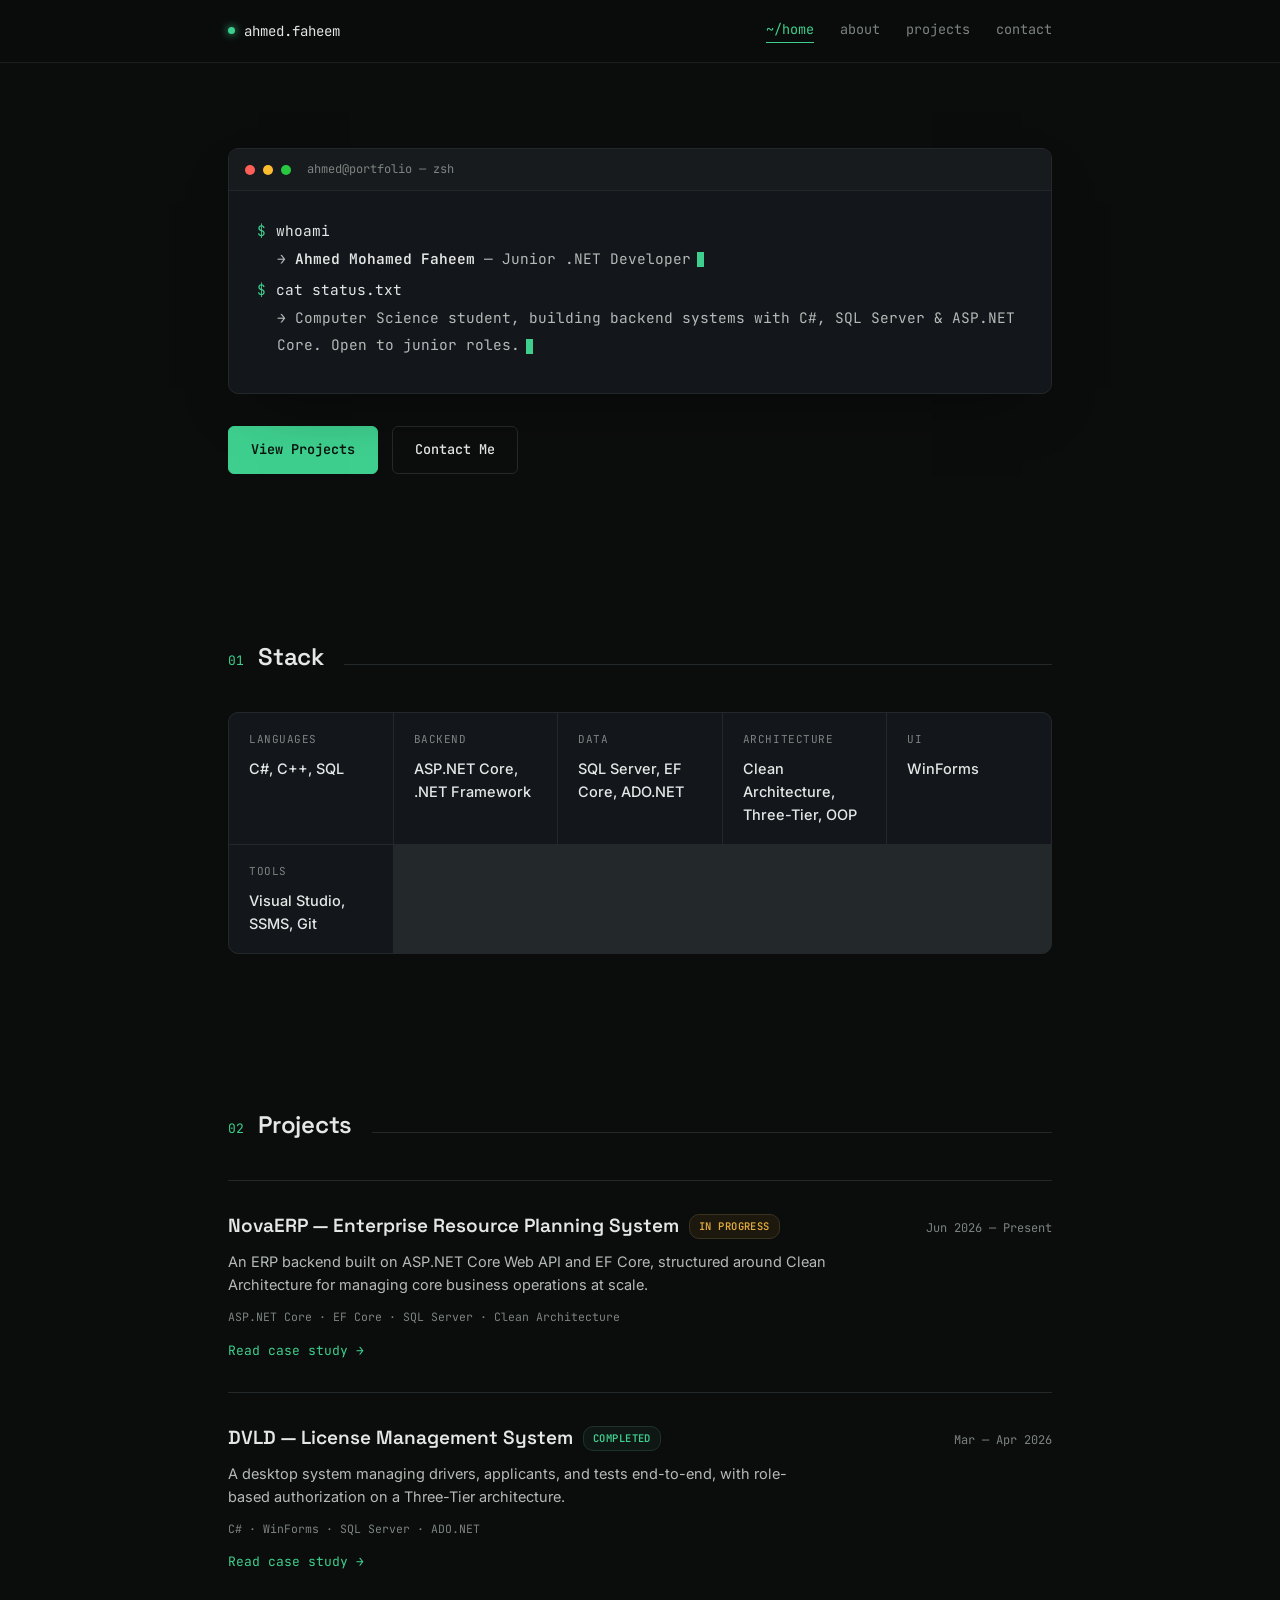
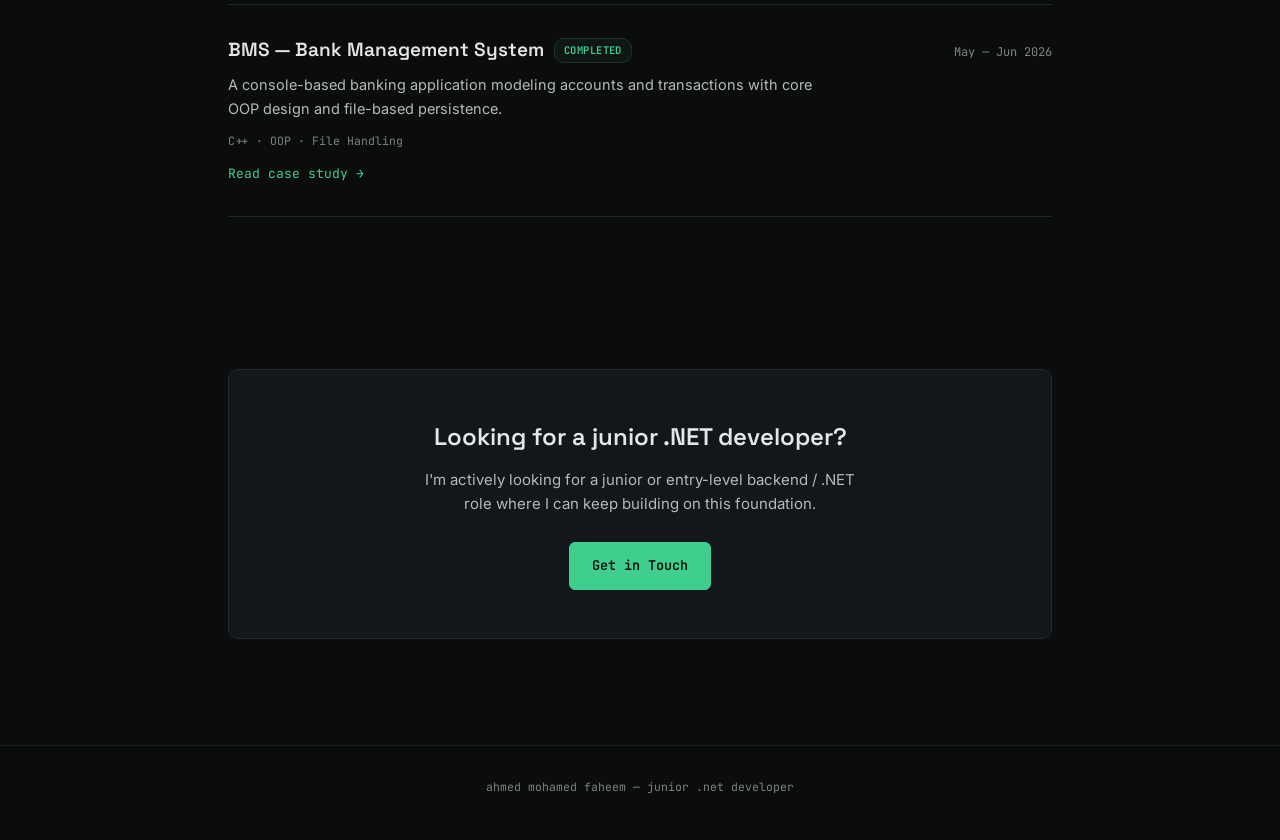
==== index.html @ 4e52b05b "Add files via upload" ====
<!DOCTYPE html>
<html lang="en">
<head>
<meta charset="UTF-8">
<meta name="viewport" content="width=device-width, initial-scale=1.0">
<title>Ahmed Mohamed Faheem — .NET Developer</title>
<link rel="stylesheet" href="styles.css">
<link rel="preconnect" href="https://fonts.googleapis.com">
<link href="https://fonts.googleapis.com/css2?family=Space+Grotesk:wght@500;600;700&family=Inter:wght@400;500;600;700&family=JetBrains+Mono:wght@400;500;600&display=swap" rel="stylesheet">
</head>
<body>

<nav class="nav">
  <div class="wrap">
    <a href="index.html" class="nav-mark"><span class="dot"></span>ahmed.faheem</a>
    <div class="nav-links">
      <a href="index.html" class="active">~/home</a>
      <a href="about.html">about</a>
      <a href="index.html#projects">projects</a>
      <a href="contact.html">contact</a>
    </div>
  </div>
</nav>

<header class="hero">
  <div class="wrap">
    <div class="term reveal">
      <div class="term-bar">
        <span class="term-dot r"></span><span class="term-dot y"></span><span class="term-dot g"></span>
        <span class="term-title">ahmed@portfolio — zsh</span>
      </div>
      <div class="term-body" data-typed='[
        {"type":"cmd","text":"whoami"},
        {"type":"static","html":"<div class=\"term-out\">→ <b>Ahmed Mohamed Faheem</b> — Junior .NET Developer<span class=\"cursor\"></span></div>"},
        {"type":"cmd","text":"cat status.txt"},
        {"type":"static","html":"<div class=\"term-out\">→ Computer Science student, building backend systems with C#, SQL Server &amp; ASP.NET Core. Open to junior roles.<span class=\"cursor\"></span></div>"}
      ]'></div>
    </div>
    <div class="hero-actions">
      <a class="btn btn-solid" href="#projects">View Projects</a>
      <a class="btn btn-line" href="contact.html">Contact Me</a>
    </div>
  </div>
</header>

<section id="skills">
  <div class="wrap">
    <div class="section-head reveal">
      <span class="section-num">01</span>
      <span class="section-title">Stack</span>
      <span class="section-rule"></span>
    </div>
    <div class="skills-grid reveal">
      <div class="skill-cell"><div class="skill-cell-label">Languages</div><div class="skill-cell-value">C#, C++, SQL</div></div>
      <div class="skill-cell"><div class="skill-cell-label">Backend</div><div class="skill-cell-value">ASP.NET Core, .NET Framework</div></div>
      <div class="skill-cell"><div class="skill-cell-label">Data</div><div class="skill-cell-value">SQL Server, EF Core, ADO.NET</div></div>
      <div class="skill-cell"><div class="skill-cell-label">Architecture</div><div class="skill-cell-value">Clean Architecture, Three-Tier, OOP</div></div>
      <div class="skill-cell"><div class="skill-cell-label">UI</div><div class="skill-cell-value">WinForms</div></div>
      <div class="skill-cell"><div class="skill-cell-label">Tools</div><div class="skill-cell-value">Visual Studio, SSMS, Git</div></div>
    </div>
  </div>
</section>

<section id="projects">
  <div class="wrap">
    <div class="section-head reveal">
      <span class="section-num">02</span>
      <span class="section-title">Projects</span>
      <span class="section-rule"></span>
    </div>

    <div class="work-list reveal">
      <div class="work-row">
        <div class="work-row-top">
          <div class="work-row-title">
            <a href="project-novaerp.html">NovaERP — Enterprise Resource Planning System</a>
            <span class="status-tag status-progress">In Progress</span>
          </div>
          <div class="work-row-date">Jun 2026 — Present</div>
        </div>
        <p class="work-row-desc">An ERP backend built on ASP.NET Core Web API and EF Core, structured around Clean Architecture for managing core business operations at scale.</p>
        <div class="work-row-tags"><span>ASP.NET Core</span><span>EF Core</span><span>SQL Server</span><span>Clean Architecture</span></div>
        <a class="work-row-link" href="project-novaerp.html">Read case study →</a>
      </div>

      <div class="work-row">
        <div class="work-row-top">
          <div class="work-row-title">
            <a href="project-dvld.html">DVLD — License Management System</a>
            <span class="status-tag status-done">Completed</span>
          </div>
          <div class="work-row-date">Mar — Apr 2026</div>
        </div>
        <p class="work-row-desc">A desktop system managing drivers, applicants, and tests end-to-end, with role-based authorization on a Three-Tier architecture.</p>
        <div class="work-row-tags"><span>C#</span><span>WinForms</span><span>SQL Server</span><span>ADO.NET</span></div>
        <a class="work-row-link" href="project-dvld.html">Read case study →</a>
      </div>

      <div class="work-row">
        <div class="work-row-top">
          <div class="work-row-title">
            <a href="project-bms.html">BMS — Bank Management System</a>
            <span class="status-tag status-done">Completed</span>
          </div>
          <div class="work-row-date">May — Jun 2026</div>
        </div>
        <p class="work-row-desc">A console-based banking application modeling accounts and transactions with core OOP design and file-based persistence.</p>
        <div class="work-row-tags"><span>C++</span><span>OOP</span><span>File Handling</span></div>
        <a class="work-row-link" href="project-bms.html">Read case study →</a>
      </div>
    </div>
  </div>
</section>

<section>
  <div class="wrap">
    <div class="cta-band reveal">
      <h2>Looking for a junior .NET developer?</h2>
      <p>I'm actively looking for a junior or entry-level backend / .NET role where I can keep building on this foundation.</p>
      <a class="btn btn-solid" href="contact.html">Get in Touch</a>
    </div>
  </div>
</section>

<footer>
  ahmed mohamed faheem — junior .net developer
</footer>

<script src="script.js"></script>
</body>
</html>
---- styles.css ----
:root{
  --bg:#0B0D0C;
  --surface:#13161A;
  --surface-2:#171B1E;
  --border:#23282A;
  --border-soft:#1A1E20;
  --text:#E4E7E5;
  --text-soft:#B4BAB7;
  --muted:#7C8480;
  --accent:#3ECF8E;
  --accent-dim:#2A9D6C;
  --accent-wash:rgba(62,207,142,0.08);
  --mono:'JetBrains Mono','SF Mono','Courier New',monospace;
  --display:'Space Grotesk',-apple-system,'Segoe UI',sans-serif;
  --sans:'Inter',-apple-system,'Segoe UI',sans-serif;
}

*{margin:0;padding:0;box-sizing:border-box;}
html{scroll-behavior:smooth;}
body{
  background:var(--bg);
  color:var(--text);
  font-family:var(--sans);
  line-height:1.6;
  font-size:16px;
  -webkit-font-smoothing:antialiased;
}
a{color:inherit;text-decoration:none;}
::selection{background:rgba(62,207,142,0.25); color:#fff;}
a:focus-visible, button:focus-visible{ outline:2px solid var(--accent); outline-offset:3px; border-radius:2px; }
@media (prefers-reduced-motion: reduce){ *{animation-duration:0.01ms !important; transition-duration:0.01ms !important;} }
img{max-width:100%;display:block;}

.wrap{max-width:880px; margin:0 auto; padding:0 28px;}
.wrap-narrow{max-width:680px; margin:0 auto; padding:0 28px;}

/* ---------- NAV ---------- */
.nav{
  position:fixed; top:0; left:0; right:0; z-index:50;
  background:rgba(11,13,12,0.85);
  backdrop-filter:blur(10px);
  border-bottom:1px solid var(--border-soft);
  transition:border-color .25s;
}
.nav.scrolled{ border-bottom-color:var(--border); }
.nav .wrap{ display:flex; align-items:center; justify-content:space-between; height:62px; gap:12px; max-width:880px; }
.nav-mark{ font-family:var(--mono); font-size:14px; color:var(--text); flex-shrink:0; display:flex; align-items:center; gap:9px; }
.nav-mark .dot{ width:7px; height:7px; border-radius:50%; background:var(--accent); box-shadow:0 0 8px var(--accent); flex-shrink:0; }
.nav-links{ display:flex; gap:26px; font-size:13.5px; font-family:var(--mono); overflow-x:auto; -ms-overflow-style:none; scrollbar-width:none; min-width:0; }
.nav-links::-webkit-scrollbar{ display:none; }
.nav-links a{ color:var(--muted); transition:color .15s; white-space:nowrap; flex-shrink:0; position:relative; padding-bottom:3px; }
.nav-links a:hover{color:var(--text);}
.nav-links a.active{ color:var(--accent); }
.nav-links a.active::after{ content:''; position:absolute; left:0; right:0; bottom:0; height:1px; background:var(--accent); }
@media (max-width:480px){
  .nav .wrap{ padding:0 18px; }
  .nav-links{ gap:16px; font-size:12.5px; mask-image:linear-gradient(to right, black 88%, transparent 100%); }
}

/* ---------- HERO / TERMINAL ---------- */
.hero{ padding:148px 0 88px; }
.term{
  background:var(--surface); border:1px solid var(--border); border-radius:10px;
  overflow:hidden; box-shadow:0 24px 60px -30px rgba(0,0,0,0.6);
}
.term-bar{
  display:flex; align-items:center; gap:8px; padding:11px 16px;
  border-bottom:1px solid var(--border); background:var(--surface-2);
}
.term-dot{ width:10px; height:10px; border-radius:50%; }
.term-dot.r{ background:#FF5F57; } .term-dot.y{ background:#FEBC2E; } .term-dot.g{ background:#28C840; }
.term-title{ margin-left:8px; font-family:var(--mono); font-size:12px; color:var(--muted); }
.term-body{ padding:26px 28px 30px; font-family:var(--mono); font-size:14.5px; line-height:1.9; }
.term-line{ display:flex; gap:10px; flex-wrap:wrap; }
.term-prompt{ color:var(--accent); flex-shrink:0; }
.term-cmd{ color:var(--text); }
.term-out{ color:var(--text-soft); padding-left:20px; margin-bottom:4px; }
.term-out b{ color:var(--text); font-weight:600; }
.term-list{ padding-left:20px; color:var(--text-soft); }
.term-list span{ color:var(--accent); }
.cursor{
  display:inline-block; width:7px; height:15px; background:var(--accent);
  margin-left:6px; vertical-align:middle; animation:blink 1.1s step-end infinite;
}
@keyframes blink{ 50%{ opacity:0; } }

.hero-actions{ display:flex; gap:14px; margin-top:32px; flex-wrap:wrap; }

/* ---------- BUTTONS ---------- */
.btn{
  font-family:var(--mono); font-size:13.5px; font-weight:500; padding:12px 22px; border-radius:6px;
  transition:border-color .15s, background .15s, color .15s, transform .15s;
  display:inline-flex; align-items:center; gap:8px; cursor:pointer;
}
.btn:active{ transform:scale(0.97); }
.btn-solid{ background:var(--accent); color:#08130D; border:1px solid var(--accent); font-weight:600; }
.btn-solid:hover{ background:var(--accent-dim); border-color:var(--accent-dim); }
.btn-line{ border:1px solid var(--border); color:var(--text); }
.btn-line:hover{ border-color:var(--accent); color:var(--accent); }

/* ---------- SECTION SHELL ---------- */
section{padding:76px 0;}
.section-head{ margin-bottom:36px; display:flex; align-items:baseline; gap:14px; }
.section-num{ font-family:var(--mono); font-size:13px; color:var(--accent); }
.section-title{ font-family:var(--display); font-size:24px; font-weight:600; letter-spacing:-0.01em; }
.section-rule{ flex:1; height:1px; background:var(--border); margin-left:6px; }

/* ---------- ABOUT / INTRO TEXT ---------- */
.intro-text{ color:var(--text-soft); font-size:16px; max-width:640px; }
.intro-text b{ color:var(--text); font-weight:600; }

/* ---------- SKILLS ---------- */
.skills-grid{ display:grid; grid-template-columns:repeat(auto-fit, minmax(160px,1fr)); gap:1px; border:1px solid var(--border); background:var(--border); border-radius:10px; overflow:hidden; }
.skill-cell{ background:var(--surface); padding:18px 20px; transition:background .15s; }
.skill-cell:hover{ background:var(--surface-2); }
.skill-cell-label{ font-family:var(--mono); font-size:11px; color:var(--muted); text-transform:uppercase; letter-spacing:0.05em; margin-bottom:8px; }
.skill-cell-value{ font-size:14.5px; color:var(--text); font-weight:500; }

/* ---------- PROJECT LIST (senior dense rows) ---------- */
.work-list{ border-top:1px solid var(--border); }
.work-row{
  display:block; padding:30px 0; border-bottom:1px solid var(--border);
  transition:background .15s; position:relative;
}
.work-row-top{ display:flex; align-items:baseline; justify-content:space-between; gap:16px; margin-bottom:8px; flex-wrap:wrap; }
.work-row-title{ font-family:var(--display); font-size:19px; font-weight:600; display:flex; align-items:center; gap:10px; }
.work-row-title a{ transition:color .15s; }
.work-row-title a:hover{ color:var(--accent); }
.work-row-date{ font-family:var(--mono); font-size:12px; color:var(--muted); white-space:nowrap; }
.work-row-desc{ color:var(--text-soft); font-size:14.5px; margin-bottom:12px; max-width:600px; }
.work-row-tags{ font-family:var(--mono); font-size:11.5px; color:var(--muted); margin-bottom:10px; }
.work-row-tags span:not(:last-child)::after{ content:' · '; }
.work-row-link{
  font-family:var(--mono); font-size:13px; color:var(--accent); display:inline-flex; align-items:center; gap:6px;
  transition:gap .15s;
}
.work-row-link:hover{ gap:10px; }
.status-tag{
  font-family:var(--mono); font-size:10.5px; font-weight:600; padding:3px 9px; border-radius:10px;
  text-transform:uppercase; letter-spacing:0.04em; border:1px solid;
}
.status-progress{ color:#E0AA3E; border-color:#3A331E; background:#1C180E; }
.status-done{ color:var(--accent); border-color:#1E3327; background:#0E1714; }

/* ---------- PROJECT DETAIL PAGE ---------- */
.detail-head{ padding:140px 0 0; }
.back-link{
  font-family:var(--mono); font-size:13px; color:var(--muted);
  display:inline-flex; align-items:center; gap:6px; margin-bottom:26px;
  transition:color .15s;
}
.back-link:hover{color:var(--accent);}
.detail-title-row{ display:flex; align-items:flex-start; gap:14px; flex-wrap:wrap; margin-bottom:14px; }
.detail-title{ font-family:var(--display); font-size:clamp(28px,4.4vw,40px); font-weight:600; letter-spacing:-0.015em; line-height:1.15; }
.detail-sub{ color:var(--text-soft); font-size:16px; max-width:600px; margin-bottom:0; }

.meta-strip{
  display:flex; gap:36px; flex-wrap:wrap; padding:28px 0 0; margin-top:32px;
  border-top:1px solid var(--border);
}
.meta-item span:first-child{ display:block; font-family:var(--mono); font-size:11px; color:var(--muted); text-transform:uppercase; letter-spacing:0.05em; margin-bottom:6px; }
.meta-item span:last-child{ font-size:14px; color:var(--text); font-weight:500; }
.meta-item a{ color:var(--accent); }
.meta-item a:hover{ text-decoration:underline; }

.detail-block{ margin-bottom:52px; }
.detail-block h2{ font-family:var(--display); font-size:19px; font-weight:600; margin-bottom:14px; color:var(--text); }
.detail-block p{ color:var(--text-soft); font-size:15.5px; margin-bottom:13px; max-width:640px; }
.detail-block p b{ color:var(--text); font-weight:600; }

.schema-grid{ display:grid; grid-template-columns:repeat(auto-fit, minmax(160px,1fr)); gap:1px; margin:22px 0; border:1px solid var(--border); background:var(--border); border-radius:8px; overflow:hidden; }
.schema-table{ background:var(--surface); font-family:var(--mono); font-size:12px; }
.schema-table-head{ padding:9px 13px; font-weight:600; color:var(--accent); border-bottom:1px solid var(--border); background:var(--surface-2); }
.schema-table-row{ padding:7px 13px; border-bottom:1px solid var(--border-soft); color:var(--text-soft); display:flex; justify-content:space-between; gap:8px; }
.schema-table-row:last-child{ border-bottom:none; }
.schema-table-row em{ color:var(--muted); font-style:normal; font-size:11px; }

.code-block{
  background:var(--surface); border:1px solid var(--border); color:var(--text-soft); padding:20px 22px; border-radius:8px;
  font-family:var(--mono); font-size:12.5px; line-height:1.85; margin:20px 0; overflow-x:auto;
}
.code-block .c1{color:var(--accent);}
.code-block .c2{color:#6B93C9;}

.feature-list{ list-style:none; border-top:1px solid var(--border); }
.feature-list li{ padding:18px 0; border-bottom:1px solid var(--border); color:var(--text-soft); font-size:15px; max-width:660px; }
.feature-list b{ color:var(--text); }

.tag-row{ display:flex; flex-wrap:wrap; gap:8px; }
.tag{
  font-family:var(--mono); font-size:11.5px; padding:5px 11px;
  background:var(--surface); border:1px solid var(--border); color:var(--text-soft); border-radius:5px;
}

.detail-nav{
  display:flex; justify-content:space-between; padding:32px 0; border-top:1px solid var(--border);
  font-family:var(--mono); font-size:13px;
}
.detail-nav a{ color:var(--muted); transition:color .15s; }
.detail-nav a:hover{ color:var(--accent); }

/* ---------- ABOUT PAGE ---------- */
.about-grid{ display:grid; grid-template-columns:1.3fr 1fr; gap:48px; }
@media (max-width:760px){ .about-grid{grid-template-columns:1fr;} }
.about-text p{ color:var(--text-soft); font-size:16px; margin-bottom:16px; max-width:520px; }
.about-text b{ color:var(--text); }

.avatar{
  width:84px; height:84px; border-radius:14px; object-fit:cover;
  border:1px solid var(--border); margin-bottom:20px;
}
.avatar-fallback{
  width:84px; height:84px; border-radius:14px; margin-bottom:20px;
  background:var(--surface); border:1px solid var(--border);
  display:flex; align-items:center; justify-content:center;
  font-family:var(--display); font-size:28px; font-weight:600; color:var(--accent);
}

.timeline{ border-top:1px solid var(--border); }
.timeline-item{ display:grid; grid-template-columns:120px 1fr; gap:20px; padding:20px 0; border-bottom:1px solid var(--border); }
.timeline-date{ font-family:var(--mono); font-size:12px; color:var(--accent); padding-top:2px; }
.timeline-body b{ display:block; color:var(--text); margin-bottom:4px; font-size:15px; font-weight:600; }
.timeline-body span{ color:var(--text-soft); font-size:13.5px; }

/* ---------- CONTACT PAGE ---------- */
.contact-list{ border-top:1px solid var(--border); }
.contact-row{
  display:flex; justify-content:space-between; align-items:center;
  padding:22px 0; border-bottom:1px solid var(--border); transition:padding-left .15s, color .15s;
}
.contact-row:hover{ padding-left:6px; color:var(--accent); }
.contact-row-label{ font-family:var(--mono); font-size:12px; color:var(--muted); width:110px; flex-shrink:0; }
.contact-row-value{ font-size:15.5px; font-weight:500; flex:1; }
.contact-row-arrow{ font-family:var(--mono); color:var(--muted); transition:color .15s, transform .15s; }
.contact-row:hover .contact-row-arrow{ color:var(--accent); transform:translateX(3px); }

footer{
  padding:32px 0 44px; text-align:center; font-family:var(--mono); font-size:11.5px;
  color:var(--muted); border-top:1px solid var(--border-soft); margin-top:30px;
}

/* CTA band */
.cta-band{ border:1px solid var(--border); border-radius:10px; padding:48px 40px; text-align:center; background:var(--surface); }
.cta-band h2{ font-family:var(--display); font-size:24px; font-weight:600; margin-bottom:12px; }
.cta-band p{ color:var(--text-soft); max-width:440px; margin:0 auto 26px; font-size:15px; }

/* reveal on scroll — subtle, single pass */
.reveal{ opacity:0; transform:translateY(10px); transition:opacity .45s ease, transform .45s ease; }
.reveal.is-visible{ opacity:1; transform:translateY(0); }

/* back to top */
.back-to-top{
  position:fixed; bottom:24px; right:24px; z-index:60;
  width:42px; height:42px; border-radius:8px;
  background:var(--surface); border:1px solid var(--border); color:var(--text);
  display:flex; align-items:center; justify-content:center; font-family:var(--mono); font-size:15px;
  opacity:0; transform:translateY(8px); pointer-events:none;
  transition:opacity .2s, transform .2s, border-color .2s, color .2s;
}
.back-to-top.visible{ opacity:1; transform:translateY(0); pointer-events:auto; }
.back-to-top:hover{ border-color:var(--accent); color:var(--accent); }
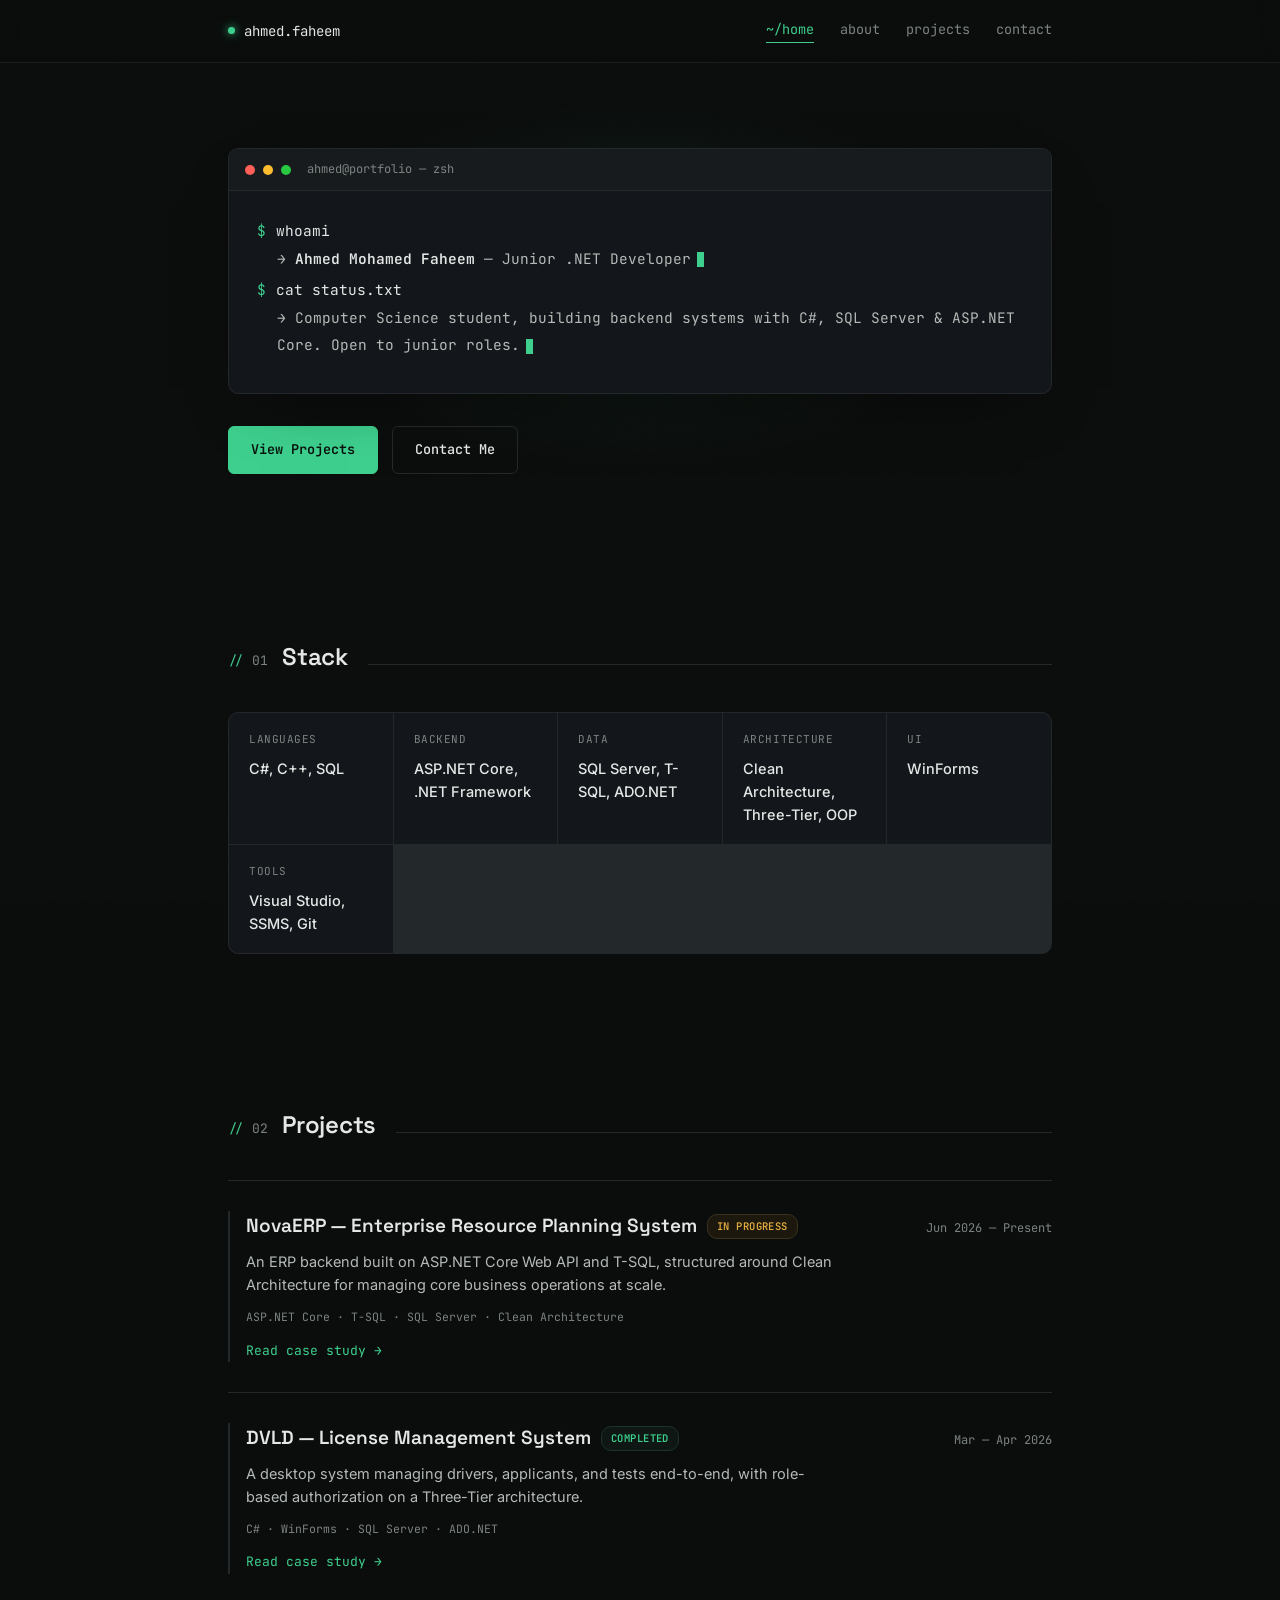
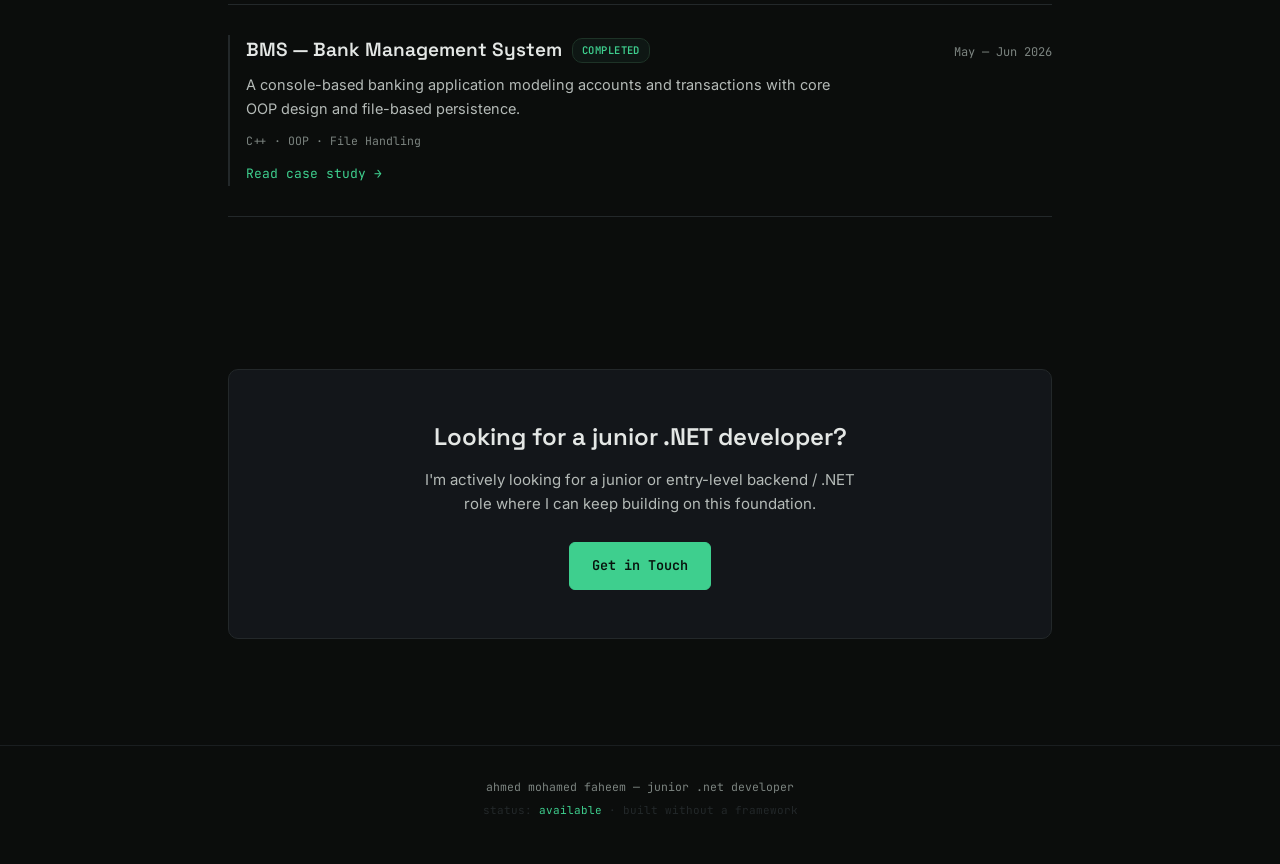
==== commit ddf0c8d7: "Add files via upload" ====
--- a/index.html
+++ b/index.html
@@ -23,6 +23,7 @@
 </nav>
 
 <header class="hero">
+  <div class="hero-glow"></div>
   <div class="wrap">
     <div class="term reveal">
       <div class="term-bar">
@@ -53,7 +54,7 @@
     <div class="skills-grid reveal">
       <div class="skill-cell"><div class="skill-cell-label">Languages</div><div class="skill-cell-value">C#, C++, SQL</div></div>
       <div class="skill-cell"><div class="skill-cell-label">Backend</div><div class="skill-cell-value">ASP.NET Core, .NET Framework</div></div>
-      <div class="skill-cell"><div class="skill-cell-label">Data</div><div class="skill-cell-value">SQL Server, EF Core, ADO.NET</div></div>
+      <div class="skill-cell"><div class="skill-cell-label">Data</div><div class="skill-cell-value">SQL Server, T-SQL, ADO.NET</div></div>
       <div class="skill-cell"><div class="skill-cell-label">Architecture</div><div class="skill-cell-value">Clean Architecture, Three-Tier, OOP</div></div>
       <div class="skill-cell"><div class="skill-cell-label">UI</div><div class="skill-cell-value">WinForms</div></div>
       <div class="skill-cell"><div class="skill-cell-label">Tools</div><div class="skill-cell-value">Visual Studio, SSMS, Git</div></div>
@@ -78,8 +79,8 @@
           </div>
           <div class="work-row-date">Jun 2026 — Present</div>
         </div>
-        <p class="work-row-desc">An ERP backend built on ASP.NET Core Web API and EF Core, structured around Clean Architecture for managing core business operations at scale.</p>
-        <div class="work-row-tags"><span>ASP.NET Core</span><span>EF Core</span><span>SQL Server</span><span>Clean Architecture</span></div>
+        <p class="work-row-desc">An ERP backend built on ASP.NET Core Web API and T-SQL, structured around Clean Architecture for managing core business operations at scale.</p>
+        <div class="work-row-tags"><span>ASP.NET Core</span><span>T-SQL</span><span>SQL Server</span><span>Clean Architecture</span></div>
         <a class="work-row-link" href="project-novaerp.html">Read case study →</a>
       </div>
 
@@ -124,6 +125,7 @@
 
 <footer>
   ahmed mohamed faheem — junior .net developer
+  <div class="footer-meta">status: <span>available</span> · built without a framework</div>
 </footer>
 
 <script src="script.js"></script>
--- a/styles.css
+++ b/styles.css
@@ -24,6 +24,13 @@
   line-height:1.6;
   font-size:16px;
   -webkit-font-smoothing:antialiased;
+  position:relative;
+}
+body::before{
+  content:'';
+  position:fixed; inset:0; z-index:0; pointer-events:none;
+  background-image:url("data:image/svg+xml,%3Csvg xmlns='http://www.w3.org/2000/svg' width='120' height='120'%3E%3Cfilter id='n'%3E%3CfeTurbulence type='fractalNoise' baseFrequency='0.9' numOctaves='2' stitchTiles='stitch'/%3E%3C/filter%3E%3Crect width='100%25' height='100%25' filter='url(%23n)' opacity='0.025'/%3E%3C/svg%3E");
+  mix-blend-mode:overlay;
 }
 a{color:inherit;text-decoration:none;}
 ::selection{background:rgba(62,207,142,0.25); color:#fff;}
@@ -58,10 +65,17 @@
 }
 
 /* ---------- HERO / TERMINAL ---------- */
-.hero{ padding:148px 0 88px; }
+.hero{ padding:148px 0 88px; position:relative; }
+.hero-glow{
+  position:absolute; top:90px; left:50%; transform:translateX(-50%);
+  width:680px; height:380px; max-width:90vw;
+  background:radial-gradient(ellipse at center, rgba(62,207,142,0.10) 0%, rgba(62,207,142,0) 70%);
+  pointer-events:none; z-index:0;
+}
 .term{
   background:var(--surface); border:1px solid var(--border); border-radius:10px;
   overflow:hidden; box-shadow:0 24px 60px -30px rgba(0,0,0,0.6);
+  position:relative; z-index:1;
 }
 .term-bar{
   display:flex; align-items:center; gap:8px; padding:11px 16px;
@@ -101,7 +115,8 @@
 /* ---------- SECTION SHELL ---------- */
 section{padding:76px 0;}
 .section-head{ margin-bottom:36px; display:flex; align-items:baseline; gap:14px; }
-.section-num{ font-family:var(--mono); font-size:13px; color:var(--accent); }
+.section-num{ font-family:var(--mono); font-size:13px; color:var(--muted); }
+.section-num::before{ content:'// '; color:var(--accent); }
 .section-title{ font-family:var(--display); font-size:24px; font-weight:600; letter-spacing:-0.01em; }
 .section-rule{ flex:1; height:1px; background:var(--border); margin-left:6px; }
 
@@ -119,9 +134,15 @@
 /* ---------- PROJECT LIST (senior dense rows) ---------- */
 .work-list{ border-top:1px solid var(--border); }
 .work-row{
-  display:block; padding:30px 0; border-bottom:1px solid var(--border);
-  transition:background .15s; position:relative;
-}
+  display:block; padding:30px 0 30px 18px; border-bottom:1px solid var(--border);
+  transition:padding-left .2s; position:relative;
+}
+.work-row::before{
+  content:''; position:absolute; left:0; top:30px; bottom:30px; width:2px;
+  background:var(--border); transition:background .2s;
+}
+.work-row:hover{ padding-left:24px; }
+.work-row:hover::before{ background:var(--accent); }
 .work-row-top{ display:flex; align-items:baseline; justify-content:space-between; gap:16px; margin-bottom:8px; flex-wrap:wrap; }
 .work-row-title{ font-family:var(--display); font-size:19px; font-weight:600; display:flex; align-items:center; gap:10px; }
 .work-row-title a{ transition:color .15s; }
@@ -238,6 +259,8 @@
   padding:32px 0 44px; text-align:center; font-family:var(--mono); font-size:11.5px;
   color:var(--muted); border-top:1px solid var(--border-soft); margin-top:30px;
 }
+footer .footer-meta{ margin-top:6px; color:var(--border); font-size:11px; }
+footer .footer-meta span{ color:var(--accent); }
 
 /* CTA band */
 .cta-band{ border:1px solid var(--border); border-radius:10px; padding:48px 40px; text-align:center; background:var(--surface); }
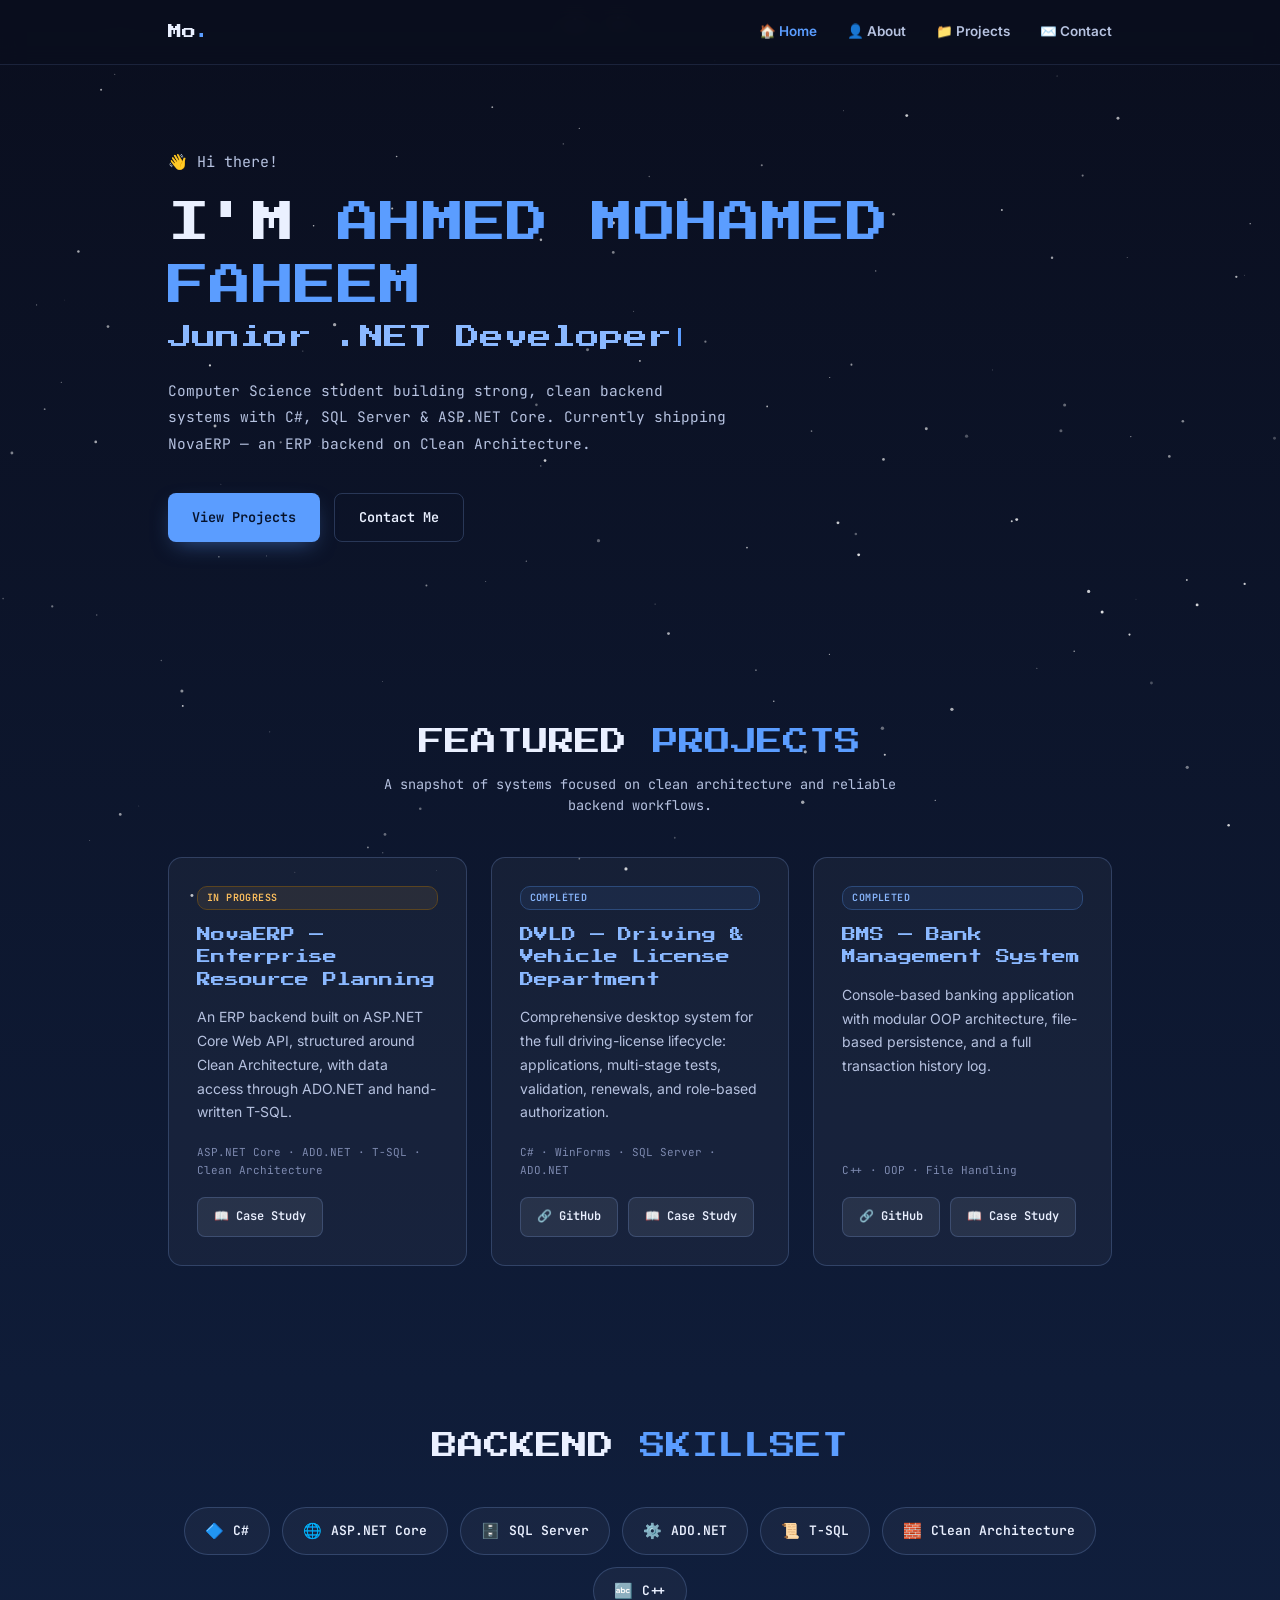
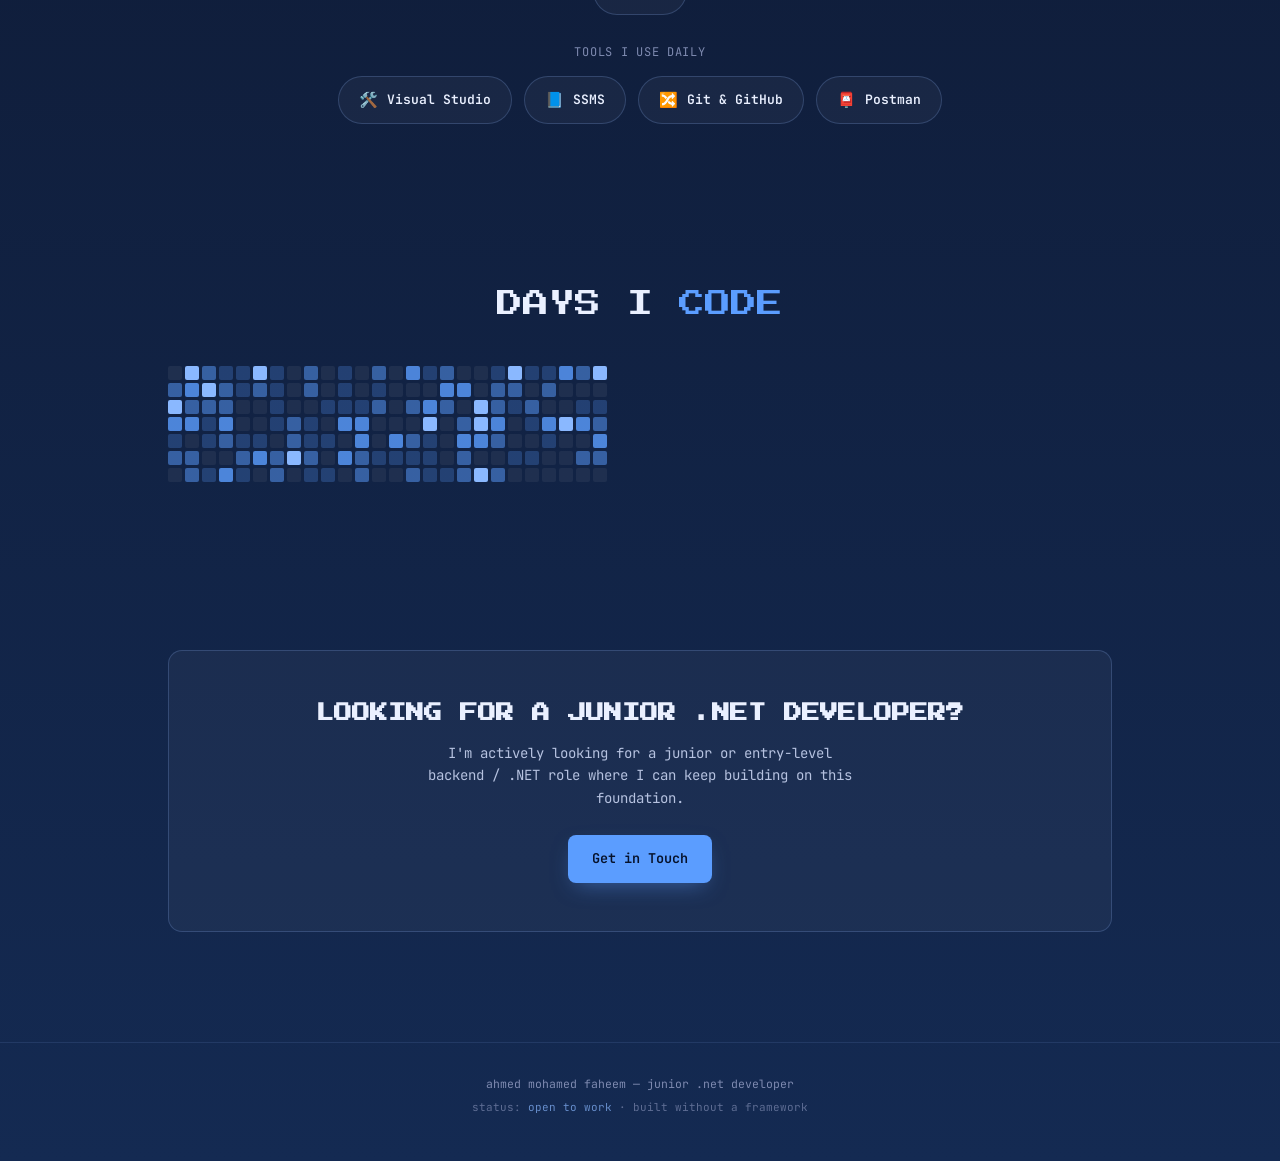
==== commit 4fecb77d: "Add files via upload" ====
--- a/index.html
+++ b/index.html
@@ -6,109 +6,113 @@
 <title>Ahmed Mohamed Faheem — .NET Developer</title>
 <link rel="stylesheet" href="styles.css">
 <link rel="preconnect" href="https://fonts.googleapis.com">
-<link href="https://fonts.googleapis.com/css2?family=Space+Grotesk:wght@500;600;700&family=Inter:wght@400;500;600;700&family=JetBrains+Mono:wght@400;500;600&display=swap" rel="stylesheet">
+<link href="https://fonts.googleapis.com/css2?family=Press+Start+2P&family=JetBrains+Mono:wght@400;500;600;700&family=Inter:wght@400;500;600;700&display=swap" rel="stylesheet">
 </head>
 <body>
 
+<canvas id="starfield"></canvas>
+
 <nav class="nav">
   <div class="wrap">
-    <a href="index.html" class="nav-mark"><span class="dot"></span>ahmed.faheem</a>
+    <a href="index.html" class="nav-mark">Mo<span>.</span></a>
     <div class="nav-links">
-      <a href="index.html" class="active">~/home</a>
-      <a href="about.html">about</a>
-      <a href="index.html#projects">projects</a>
-      <a href="contact.html">contact</a>
+      <a href="index.html" class="active">🏠 Home</a>
+      <a href="about.html">👤 About</a>
+      <a href="index.html#projects">📁 Projects</a>
+      <a href="contact.html">✉️ Contact</a>
     </div>
   </div>
 </nav>
 
 <header class="hero">
-  <div class="hero-glow"></div>
   <div class="wrap">
-    <div class="term reveal">
-      <div class="term-bar">
-        <span class="term-dot r"></span><span class="term-dot y"></span><span class="term-dot g"></span>
-        <span class="term-title">ahmed@portfolio — zsh</span>
-      </div>
-      <div class="term-body" data-typed='[
-        {"type":"cmd","text":"whoami"},
-        {"type":"static","html":"<div class=\"term-out\">→ <b>Ahmed Mohamed Faheem</b> — Junior .NET Developer<span class=\"cursor\"></span></div>"},
-        {"type":"cmd","text":"cat status.txt"},
-        {"type":"static","html":"<div class=\"term-out\">→ Computer Science student, building backend systems with C#, SQL Server &amp; ASP.NET Core. Open to junior roles.<span class=\"cursor\"></span></div>"}
-      ]'></div>
+    <div class="hero-greet reveal"><span class="wave">👋</span> Hi there!</div>
+    <h1 class="hero-name reveal">I'M <span class="accent-word">AHMED MOHAMED FAHEEM</span></h1>
+    <div class="hero-type-row reveal">
+      <span class="hero-typed" data-roles='["Junior .NET Developer","Backend Developer","C# / SQL Server"]'></span><span class="cursor"></span>
     </div>
-    <div class="hero-actions">
+    <p class="hero-sub reveal">Computer Science student building strong, clean backend systems with C#, SQL Server &amp; ASP.NET Core. Currently shipping NovaERP — an ERP backend on Clean Architecture.</p>
+    <div class="hero-actions reveal">
       <a class="btn btn-solid" href="#projects">View Projects</a>
       <a class="btn btn-line" href="contact.html">Contact Me</a>
     </div>
   </div>
 </header>
 
-<section id="skills">
+<section id="projects">
   <div class="wrap">
     <div class="section-head reveal">
-      <span class="section-num">01</span>
-      <span class="section-title">Stack</span>
-      <span class="section-rule"></span>
+      <div class="section-title">FEATURED <span class="accent-word">PROJECTS</span></div>
+      <div class="section-sub">A snapshot of systems focused on clean architecture and reliable backend workflows.</div>
     </div>
-    <div class="skills-grid reveal">
-      <div class="skill-cell"><div class="skill-cell-label">Languages</div><div class="skill-cell-value">C#, C++, SQL</div></div>
-      <div class="skill-cell"><div class="skill-cell-label">Backend</div><div class="skill-cell-value">ASP.NET Core, .NET Framework</div></div>
-      <div class="skill-cell"><div class="skill-cell-label">Data</div><div class="skill-cell-value">SQL Server, T-SQL, ADO.NET</div></div>
-      <div class="skill-cell"><div class="skill-cell-label">Architecture</div><div class="skill-cell-value">Clean Architecture, Three-Tier, OOP</div></div>
-      <div class="skill-cell"><div class="skill-cell-label">UI</div><div class="skill-cell-value">WinForms</div></div>
-      <div class="skill-cell"><div class="skill-cell-label">Tools</div><div class="skill-cell-value">Visual Studio, SSMS, Git</div></div>
+
+    <div class="card-grid reveal">
+      <article class="proj-card">
+        <span class="proj-status status-progress">In Progress</span>
+        <div class="proj-card-title">NovaERP — Enterprise Resource Planning</div>
+        <p class="proj-card-desc">An ERP backend built on ASP.NET Core Web API, structured around Clean Architecture, with data access through ADO.NET and hand-written T-SQL.</p>
+        <div class="proj-card-tags"><span>ASP.NET Core</span><span>ADO.NET</span><span>T-SQL</span><span>Clean Architecture</span></div>
+        <div class="proj-card-links">
+          <a class="proj-btn" href="project-novaerp.html">📖 Case Study</a>
+        </div>
+      </article>
+
+      <article class="proj-card">
+        <span class="proj-status status-done">Completed</span>
+        <div class="proj-card-title">DVLD — Driving &amp; Vehicle License Department</div>
+        <p class="proj-card-desc">Comprehensive desktop system for the full driving-license lifecycle: applications, multi-stage tests, validation, renewals, and role-based authorization.</p>
+        <div class="proj-card-tags"><span>C#</span><span>WinForms</span><span>SQL Server</span><span>ADO.NET</span></div>
+        <div class="proj-card-links">
+          <a class="proj-btn" href="https://github.com/ahmedmfh164-hash/Driving-And-Vehicle-License-Management" target="_blank" rel="noopener">🔗 GitHub</a>
+          <a class="proj-btn" href="project-dvld.html">📖 Case Study</a>
+        </div>
+      </article>
+
+      <article class="proj-card">
+        <span class="proj-status status-done">Completed</span>
+        <div class="proj-card-title">BMS — Bank Management System</div>
+        <p class="proj-card-desc">Console-based banking application with modular OOP architecture, file-based persistence, and a full transaction history log.</p>
+        <div class="proj-card-tags"><span>C++</span><span>OOP</span><span>File Handling</span></div>
+        <div class="proj-card-links">
+          <a class="proj-btn" href="https://github.com/ahmedmfh164-hash/Bank-Management-System-oop" target="_blank" rel="noopener">🔗 GitHub</a>
+          <a class="proj-btn" href="project-bms.html">📖 Case Study</a>
+        </div>
+      </article>
     </div>
   </div>
 </section>
 
-<section id="projects">
+<section id="skills">
   <div class="wrap">
     <div class="section-head reveal">
-      <span class="section-num">02</span>
-      <span class="section-title">Projects</span>
-      <span class="section-rule"></span>
+      <div class="section-title">BACKEND <span class="accent-word">SKILLSET</span></div>
     </div>
+    <div class="pill-grid reveal">
+      <span class="pill"><span class="ic">🔷</span> C#</span>
+      <span class="pill"><span class="ic">🌐</span> ASP.NET Core</span>
+      <span class="pill"><span class="ic">🗄️</span> SQL Server</span>
+      <span class="pill"><span class="ic">⚙️</span> ADO.NET</span>
+      <span class="pill"><span class="ic">📜</span> T-SQL</span>
+      <span class="pill"><span class="ic">🧱</span> Clean Architecture</span>
+      <span class="pill"><span class="ic">🔤</span> C++</span>
+    </div>
+    <div class="pill-row-label reveal">Tools I use daily</div>
+    <div class="pill-grid reveal">
+      <span class="pill"><span class="ic">🛠️</span> Visual Studio</span>
+      <span class="pill"><span class="ic">📘</span> SSMS</span>
+      <span class="pill"><span class="ic">🔀</span> Git &amp; GitHub</span>
+      <span class="pill"><span class="ic">📮</span> Postman</span>
+    </div>
+  </div>
+</section>
 
-    <div class="work-list reveal">
-      <div class="work-row">
-        <div class="work-row-top">
-          <div class="work-row-title">
-            <a href="project-novaerp.html">NovaERP — Enterprise Resource Planning System</a>
-            <span class="status-tag status-progress">In Progress</span>
-          </div>
-          <div class="work-row-date">Jun 2026 — Present</div>
-        </div>
-        <p class="work-row-desc">An ERP backend built on ASP.NET Core Web API and T-SQL, structured around Clean Architecture for managing core business operations at scale.</p>
-        <div class="work-row-tags"><span>ASP.NET Core</span><span>T-SQL</span><span>SQL Server</span><span>Clean Architecture</span></div>
-        <a class="work-row-link" href="project-novaerp.html">Read case study →</a>
-      </div>
-
-      <div class="work-row">
-        <div class="work-row-top">
-          <div class="work-row-title">
-            <a href="project-dvld.html">DVLD — License Management System</a>
-            <span class="status-tag status-done">Completed</span>
-          </div>
-          <div class="work-row-date">Mar — Apr 2026</div>
-        </div>
-        <p class="work-row-desc">A desktop system managing drivers, applicants, and tests end-to-end, with role-based authorization on a Three-Tier architecture.</p>
-        <div class="work-row-tags"><span>C#</span><span>WinForms</span><span>SQL Server</span><span>ADO.NET</span></div>
-        <a class="work-row-link" href="project-dvld.html">Read case study →</a>
-      </div>
-
-      <div class="work-row">
-        <div class="work-row-top">
-          <div class="work-row-title">
-            <a href="project-bms.html">BMS — Bank Management System</a>
-            <span class="status-tag status-done">Completed</span>
-          </div>
-          <div class="work-row-date">May — Jun 2026</div>
-        </div>
-        <p class="work-row-desc">A console-based banking application modeling accounts and transactions with core OOP design and file-based persistence.</p>
-        <div class="work-row-tags"><span>C++</span><span>OOP</span><span>File Handling</span></div>
-        <a class="work-row-link" href="project-bms.html">Read case study →</a>
-      </div>
+<section>
+  <div class="wrap">
+    <div class="section-head reveal">
+      <div class="section-title">DAYS I <span class="accent-word">CODE</span></div>
+    </div>
+    <div class="contrib-wrap reveal">
+      <div class="contrib-grid" id="contribGrid"></div>
     </div>
   </div>
 </section>
@@ -116,7 +120,7 @@
 <section>
   <div class="wrap">
     <div class="cta-band reveal">
-      <h2>Looking for a junior .NET developer?</h2>
+      <h2>LOOKING FOR A JUNIOR .NET DEVELOPER?</h2>
       <p>I'm actively looking for a junior or entry-level backend / .NET role where I can keep building on this foundation.</p>
       <a class="btn btn-solid" href="contact.html">Get in Touch</a>
     </div>
@@ -125,9 +129,31 @@
 
 <footer>
   ahmed mohamed faheem — junior .net developer
-  <div class="footer-meta">status: <span>available</span> · built without a framework</div>
+  <div class="footer-meta">status: <span>open to work</span> · built without a framework</div>
 </footer>
 
 <script src="script.js"></script>
+<script>
+  // Generate a GitHub-style contribution grid (decorative, representing consistent practice)
+  (function(){
+    const grid = document.getElementById('contribGrid');
+    if(!grid) return;
+    const weeks = 26;
+    const days = 7;
+    let html = '';
+    for(let d=0; d<days; d++){
+      for(let w=0; w<weeks; w++){
+        const r = Math.random();
+        let cls = 'contrib-cell';
+        if (r > 0.93) cls += ' l4';
+        else if (r > 0.8) cls += ' l3';
+        else if (r > 0.6) cls += ' l2';
+        else if (r > 0.35) cls += ' l1';
+        html += `<div class="${cls}"></div>`;
+      }
+    }
+    grid.innerHTML = html;
+  })();
+</script>
 </body>
 </html>
--- a/styles.css
+++ b/styles.css
@@ -1,216 +1,266 @@
 :root{
-  --bg:#0B0D0C;
-  --surface:#13161A;
-  --surface-2:#171B1E;
-  --border:#23282A;
-  --border-soft:#1A1E20;
-  --text:#E4E7E5;
-  --text-soft:#B4BAB7;
-  --muted:#7C8480;
-  --accent:#3ECF8E;
-  --accent-dim:#2A9D6C;
-  --accent-wash:rgba(62,207,142,0.08);
+  --bg-top:#0A0E1E;
+  --bg-bottom:#142A52;
+  --surface:rgba(255,255,255,0.04);
+  --surface-2:rgba(255,255,255,0.07);
+  --border:rgba(120,150,210,0.28);
+  --border-soft:rgba(120,150,210,0.16);
+  --text:#EAF0FF;
+  --text-soft:#B6C2E0;
+  --muted:#7E8AB0;
+  --accent:#5B9DFF;
+  --accent-2:#8AB8FF;
+  --accent-dim:#3D6FCC;
+  --pixel:'Press Start 2P', monospace;
   --mono:'JetBrains Mono','SF Mono','Courier New',monospace;
-  --display:'Space Grotesk',-apple-system,'Segoe UI',sans-serif;
   --sans:'Inter',-apple-system,'Segoe UI',sans-serif;
 }
 
 *{margin:0;padding:0;box-sizing:border-box;}
 html{scroll-behavior:smooth;}
 body{
-  background:var(--bg);
+  background:linear-gradient(180deg, var(--bg-top) 0%, var(--bg-bottom) 100%);
   color:var(--text);
   font-family:var(--sans);
   line-height:1.6;
   font-size:16px;
   -webkit-font-smoothing:antialiased;
   position:relative;
-}
-body::before{
-  content:'';
-  position:fixed; inset:0; z-index:0; pointer-events:none;
-  background-image:url("data:image/svg+xml,%3Csvg xmlns='http://www.w3.org/2000/svg' width='120' height='120'%3E%3Cfilter id='n'%3E%3CfeTurbulence type='fractalNoise' baseFrequency='0.9' numOctaves='2' stitchTiles='stitch'/%3E%3C/filter%3E%3Crect width='100%25' height='100%25' filter='url(%23n)' opacity='0.025'/%3E%3C/svg%3E");
-  mix-blend-mode:overlay;
+  min-height:100vh;
 }
 a{color:inherit;text-decoration:none;}
-::selection{background:rgba(62,207,142,0.25); color:#fff;}
+::selection{background:rgba(91,157,255,0.3); color:#fff;}
 a:focus-visible, button:focus-visible{ outline:2px solid var(--accent); outline-offset:3px; border-radius:2px; }
 @media (prefers-reduced-motion: reduce){ *{animation-duration:0.01ms !important; transition-duration:0.01ms !important;} }
 img{max-width:100%;display:block;}
 
-.wrap{max-width:880px; margin:0 auto; padding:0 28px;}
-.wrap-narrow{max-width:680px; margin:0 auto; padding:0 28px;}
+#starfield{
+  position:fixed; inset:0; z-index:0; pointer-events:none;
+}
+
+.wrap{max-width:1000px; margin:0 auto; padding:0 28px; position:relative; z-index:1;}
+.wrap-narrow{max-width:720px; margin:0 auto; padding:0 28px; position:relative; z-index:1;}
 
 /* ---------- NAV ---------- */
 .nav{
   position:fixed; top:0; left:0; right:0; z-index:50;
-  background:rgba(11,13,12,0.85);
+  background:rgba(10,14,30,0.72);
   backdrop-filter:blur(10px);
   border-bottom:1px solid var(--border-soft);
   transition:border-color .25s;
 }
 .nav.scrolled{ border-bottom-color:var(--border); }
-.nav .wrap{ display:flex; align-items:center; justify-content:space-between; height:62px; gap:12px; max-width:880px; }
-.nav-mark{ font-family:var(--mono); font-size:14px; color:var(--text); flex-shrink:0; display:flex; align-items:center; gap:9px; }
-.nav-mark .dot{ width:7px; height:7px; border-radius:50%; background:var(--accent); box-shadow:0 0 8px var(--accent); flex-shrink:0; }
-.nav-links{ display:flex; gap:26px; font-size:13.5px; font-family:var(--mono); overflow-x:auto; -ms-overflow-style:none; scrollbar-width:none; min-width:0; }
+.nav .wrap{ display:flex; align-items:center; justify-content:space-between; height:64px; gap:12px; max-width:1000px; }
+.nav-mark{ font-family:var(--pixel); font-size:14px; color:var(--text); flex-shrink:0; }
+.nav-mark span{ color:var(--accent); }
+.nav-links{ display:flex; gap:30px; font-size:13.5px; font-weight:600; overflow-x:auto; -ms-overflow-style:none; scrollbar-width:none; }
 .nav-links::-webkit-scrollbar{ display:none; }
-.nav-links a{ color:var(--muted); transition:color .15s; white-space:nowrap; flex-shrink:0; position:relative; padding-bottom:3px; }
+.nav-links a{ color:var(--text-soft); transition:color .15s; white-space:nowrap; flex-shrink:0; display:flex; align-items:center; gap:6px; }
 .nav-links a:hover{color:var(--text);}
 .nav-links a.active{ color:var(--accent); }
-.nav-links a.active::after{ content:''; position:absolute; left:0; right:0; bottom:0; height:1px; background:var(--accent); }
 @media (max-width:480px){
   .nav .wrap{ padding:0 18px; }
-  .nav-links{ gap:16px; font-size:12.5px; mask-image:linear-gradient(to right, black 88%, transparent 100%); }
-}
-
-/* ---------- HERO / TERMINAL ---------- */
-.hero{ padding:148px 0 88px; position:relative; }
-.hero-glow{
-  position:absolute; top:90px; left:50%; transform:translateX(-50%);
-  width:680px; height:380px; max-width:90vw;
-  background:radial-gradient(ellipse at center, rgba(62,207,142,0.10) 0%, rgba(62,207,142,0) 70%);
-  pointer-events:none; z-index:0;
-}
-.term{
-  background:var(--surface); border:1px solid var(--border); border-radius:10px;
-  overflow:hidden; box-shadow:0 24px 60px -30px rgba(0,0,0,0.6);
-  position:relative; z-index:1;
-}
-.term-bar{
-  display:flex; align-items:center; gap:8px; padding:11px 16px;
-  border-bottom:1px solid var(--border); background:var(--surface-2);
-}
-.term-dot{ width:10px; height:10px; border-radius:50%; }
-.term-dot.r{ background:#FF5F57; } .term-dot.y{ background:#FEBC2E; } .term-dot.g{ background:#28C840; }
-.term-title{ margin-left:8px; font-family:var(--mono); font-size:12px; color:var(--muted); }
-.term-body{ padding:26px 28px 30px; font-family:var(--mono); font-size:14.5px; line-height:1.9; }
-.term-line{ display:flex; gap:10px; flex-wrap:wrap; }
-.term-prompt{ color:var(--accent); flex-shrink:0; }
-.term-cmd{ color:var(--text); }
-.term-out{ color:var(--text-soft); padding-left:20px; margin-bottom:4px; }
-.term-out b{ color:var(--text); font-weight:600; }
-.term-list{ padding-left:20px; color:var(--text-soft); }
-.term-list span{ color:var(--accent); }
+  .nav-mark{ font-size:11px; }
+  .nav-links{ gap:18px; font-size:12.5px; mask-image:linear-gradient(to right, black 88%, transparent 100%); }
+}
+
+/* ---------- HERO ---------- */
+.hero{ padding:150px 0 100px; position:relative; }
+.hero-greet{
+  font-family:var(--mono); font-size:15px; color:var(--text-soft); margin-bottom:18px;
+  display:flex; align-items:center; gap:10px;
+}
+.wave{ display:inline-block; animation:wave 2.2s ease-in-out infinite; transform-origin:70% 70%; }
+@keyframes wave{ 0%,100%{transform:rotate(0deg);} 15%{transform:rotate(14deg);} 30%{transform:rotate(-8deg);} 45%{transform:rotate(14deg);} 60%{transform:rotate(0deg);} }
+
+.hero-name{
+  font-family:var(--pixel); font-weight:400; letter-spacing:0.01em;
+  font-size:clamp(22px,4.2vw,42px); line-height:1.5; color:var(--text);
+}
+.hero-name .accent-word{ color:var(--accent); }
+.hero-type-row{ display:flex; align-items:center; gap:2px; min-height:1.6em; }
+.hero-typed{ font-family:var(--pixel); font-size:clamp(16px,2.6vw,24px); color:var(--accent-2); }
 .cursor{
-  display:inline-block; width:7px; height:15px; background:var(--accent);
-  margin-left:6px; vertical-align:middle; animation:blink 1.1s step-end infinite;
+  display:inline-block; width:3px; height:1.1em; background:var(--accent);
+  margin-left:4px; animation:blink 1s step-end infinite;
 }
 @keyframes blink{ 50%{ opacity:0; } }
 
-.hero-actions{ display:flex; gap:14px; margin-top:32px; flex-wrap:wrap; }
+.hero-sub{ font-family:var(--mono); font-size:14.5px; color:var(--text-soft); margin-top:22px; max-width:560px; line-height:1.8; }
+.hero-actions{ display:flex; gap:14px; margin-top:36px; flex-wrap:wrap; }
+
+.avatar-fallback{
+  width:84px; height:84px; border-radius:14px; margin-bottom:24px;
+  background:var(--surface); border:1px solid var(--border);
+  display:flex; align-items:center; justify-content:center;
+  font-family:var(--pixel); font-size:22px; color:var(--accent);
+}
 
 /* ---------- BUTTONS ---------- */
 .btn{
-  font-family:var(--mono); font-size:13.5px; font-weight:500; padding:12px 22px; border-radius:6px;
-  transition:border-color .15s, background .15s, color .15s, transform .15s;
+  font-family:var(--mono); font-size:13.5px; font-weight:600; padding:13px 24px; border-radius:8px;
+  transition:transform .15s, box-shadow .15s, background .15s, border-color .15s, color .15s;
   display:inline-flex; align-items:center; gap:8px; cursor:pointer;
 }
-.btn:active{ transform:scale(0.97); }
-.btn-solid{ background:var(--accent); color:#08130D; border:1px solid var(--accent); font-weight:600; }
-.btn-solid:hover{ background:var(--accent-dim); border-color:var(--accent-dim); }
+.btn:active{ transform:scale(0.96); }
+.btn-solid{ background:var(--accent); color:#06122B; box-shadow:0 8px 22px -8px rgba(91,157,255,0.5); }
+.btn-solid:hover{ background:var(--accent-2); transform:translateY(-2px); }
 .btn-line{ border:1px solid var(--border); color:var(--text); }
-.btn-line:hover{ border-color:var(--accent); color:var(--accent); }
+.btn-line:hover{ border-color:var(--accent); color:var(--accent); transform:translateY(-2px); }
 
 /* ---------- SECTION SHELL ---------- */
-section{padding:76px 0;}
-.section-head{ margin-bottom:36px; display:flex; align-items:baseline; gap:14px; }
-.section-num{ font-family:var(--mono); font-size:13px; color:var(--muted); }
-.section-num::before{ content:'// '; color:var(--accent); }
-.section-title{ font-family:var(--display); font-size:24px; font-weight:600; letter-spacing:-0.01em; }
-.section-rule{ flex:1; height:1px; background:var(--border); margin-left:6px; }
-
-/* ---------- ABOUT / INTRO TEXT ---------- */
-.intro-text{ color:var(--text-soft); font-size:16px; max-width:640px; }
-.intro-text b{ color:var(--text); font-weight:600; }
-
-/* ---------- SKILLS ---------- */
-.skills-grid{ display:grid; grid-template-columns:repeat(auto-fit, minmax(160px,1fr)); gap:1px; border:1px solid var(--border); background:var(--border); border-radius:10px; overflow:hidden; }
-.skill-cell{ background:var(--surface); padding:18px 20px; transition:background .15s; }
-.skill-cell:hover{ background:var(--surface-2); }
-.skill-cell-label{ font-family:var(--mono); font-size:11px; color:var(--muted); text-transform:uppercase; letter-spacing:0.05em; margin-bottom:8px; }
-.skill-cell-value{ font-size:14.5px; color:var(--text); font-weight:500; }
-
-/* ---------- PROJECT LIST (senior dense rows) ---------- */
-.work-list{ border-top:1px solid var(--border); }
-.work-row{
-  display:block; padding:30px 0 30px 18px; border-bottom:1px solid var(--border);
-  transition:padding-left .2s; position:relative;
-}
-.work-row::before{
-  content:''; position:absolute; left:0; top:30px; bottom:30px; width:2px;
-  background:var(--border); transition:background .2s;
-}
-.work-row:hover{ padding-left:24px; }
-.work-row:hover::before{ background:var(--accent); }
-.work-row-top{ display:flex; align-items:baseline; justify-content:space-between; gap:16px; margin-bottom:8px; flex-wrap:wrap; }
-.work-row-title{ font-family:var(--display); font-size:19px; font-weight:600; display:flex; align-items:center; gap:10px; }
-.work-row-title a{ transition:color .15s; }
-.work-row-title a:hover{ color:var(--accent); }
-.work-row-date{ font-family:var(--mono); font-size:12px; color:var(--muted); white-space:nowrap; }
-.work-row-desc{ color:var(--text-soft); font-size:14.5px; margin-bottom:12px; max-width:600px; }
-.work-row-tags{ font-family:var(--mono); font-size:11.5px; color:var(--muted); margin-bottom:10px; }
-.work-row-tags span:not(:last-child)::after{ content:' · '; }
-.work-row-link{
-  font-family:var(--mono); font-size:13px; color:var(--accent); display:inline-flex; align-items:center; gap:6px;
-  transition:gap .15s;
-}
-.work-row-link:hover{ gap:10px; }
-.status-tag{
-  font-family:var(--mono); font-size:10.5px; font-weight:600; padding:3px 9px; border-radius:10px;
-  text-transform:uppercase; letter-spacing:0.04em; border:1px solid;
-}
-.status-progress{ color:#E0AA3E; border-color:#3A331E; background:#1C180E; }
-.status-done{ color:var(--accent); border-color:#1E3327; background:#0E1714; }
-
-/* ---------- PROJECT DETAIL PAGE ---------- */
-.detail-head{ padding:140px 0 0; }
+section{padding:80px 0; position:relative;}
+.section-head{ margin-bottom:40px; text-align:center; }
+.section-title{
+  font-family:var(--pixel); font-size:clamp(18px,2.6vw,26px); color:var(--text);
+  margin-bottom:10px;
+}
+.section-title .accent-word{ color:var(--accent); }
+.section-sub{ font-family:var(--mono); font-size:13.5px; color:var(--text-soft); max-width:560px; margin:0 auto; }
+
+/* ---------- PROJECT CARDS ---------- */
+.card-grid{ display:grid; grid-template-columns:repeat(3, 1fr); gap:24px; }
+@media (max-width:900px){ .card-grid{ grid-template-columns:1fr; } }
+.proj-card{
+  background:var(--surface); border:1px solid var(--border); border-radius:14px;
+  padding:28px; transition:transform .2s, box-shadow .2s, border-color .2s;
+  display:flex; flex-direction:column;
+}
+.proj-card:hover{ transform:translateY(-4px); border-color:var(--accent); box-shadow:0 16px 36px -16px rgba(91,157,255,0.3); }
+.proj-card-title{ font-family:var(--pixel); font-size:14px; color:var(--accent-2); margin-bottom:14px; line-height:1.6; }
+.proj-status{
+  display:inline-block; font-family:var(--mono); font-size:10px; font-weight:600; padding:3px 9px; border-radius:10px;
+  text-transform:uppercase; letter-spacing:0.04em; border:1px solid; margin-bottom:14px;
+}
+.status-progress{ color:#FFC15E; border-color:#5A4420; background:rgba(255,193,94,0.08); }
+.status-done{ color:var(--accent-2); border-color:#2C4A7A; background:rgba(91,157,255,0.08); }
+.proj-card-desc{ color:var(--text-soft); font-size:14px; line-height:1.7; margin-bottom:20px; flex:1; }
+.proj-card-tags{ font-family:var(--mono); font-size:11px; color:var(--muted); margin-bottom:18px; }
+.proj-card-tags span:not(:last-child)::after{ content:' · '; }
+.proj-card-links{ display:flex; gap:10px; flex-wrap:wrap; }
+.proj-btn{
+  display:inline-flex; align-items:center; gap:6px; font-family:var(--mono); font-size:12px; font-weight:600;
+  padding:9px 16px; border-radius:8px; background:var(--surface-2); border:1px solid var(--border); color:var(--text);
+  transition:border-color .15s, color .15s, transform .15s;
+}
+.proj-btn:hover{ border-color:var(--accent); color:var(--accent-2); transform:translateY(-2px); }
+
+/* ---------- SKILL PILLS ---------- */
+.pill-row-label{ font-family:var(--mono); font-size:12px; color:var(--muted); text-transform:uppercase; letter-spacing:0.06em; margin:28px 0 14px; text-align:center; }
+.pill-grid{ display:flex; flex-wrap:wrap; gap:12px; justify-content:center; }
+.pill{
+  display:inline-flex; align-items:center; gap:9px;
+  background:var(--surface); border:1px solid var(--border); color:var(--text);
+  font-family:var(--mono); font-size:13px; font-weight:600;
+  padding:11px 20px; border-radius:24px;
+  transition:transform .15s, border-color .15s, background .15s;
+}
+.pill:hover{ transform:translateY(-2px); border-color:var(--accent); background:var(--surface-2); }
+.pill .ic{ font-size:15px; }
+
+/* ---------- CONTRIBUTION GRID ---------- */
+.contrib-wrap{ overflow-x:auto; padding-bottom:8px; }
+.contrib-grid{ display:grid; grid-template-columns:repeat(26, 14px); grid-auto-rows:14px; gap:3px; min-width:600px; }
+.contrib-cell{ width:14px; height:14px; border-radius:2px; background:rgba(255,255,255,0.06); }
+.contrib-cell.l1{ background:rgba(91,157,255,0.25); }
+.contrib-cell.l2{ background:rgba(91,157,255,0.5); }
+.contrib-cell.l3{ background:rgba(91,157,255,0.8); }
+.contrib-cell.l4{ background:var(--accent-2); }
+.contrib-months{ font-family:var(--mono); font-size:10.5px; color:var(--muted); display:grid; grid-template-columns:repeat(26, 14px); gap:3px; min-width:600px; margin-bottom:8px; }
+
+/* ---------- ABOUT PAGE ---------- */
+.about-grid{ display:grid; grid-template-columns:1.3fr 1fr; gap:48px; align-items:start; }
+@media (max-width:760px){ .about-grid{grid-template-columns:1fr;} }
+.about-text p{ color:var(--text-soft); font-size:15.5px; margin-bottom:16px; max-width:540px; font-family:var(--mono); line-height:1.8; }
+.about-text b{ color:var(--accent-2); }
+.quote-block{
+  border-left:2px solid var(--accent); padding-left:18px; margin:26px 0;
+  font-family:var(--mono); font-style:italic; color:var(--text-soft); font-size:14.5px;
+}
+.quote-block span{ display:block; margin-top:6px; color:var(--muted); font-style:normal; }
+
+.timeline{ border-top:1px solid var(--border); }
+.timeline-item{ display:grid; grid-template-columns:120px 1fr; gap:20px; padding:20px 0; border-bottom:1px solid var(--border); }
+.timeline-date{ font-family:var(--mono); font-size:12px; color:var(--accent-2); padding-top:2px; }
+.timeline-body b{ display:block; color:var(--text); margin-bottom:4px; font-size:15px; font-weight:600; }
+.timeline-body span{ color:var(--text-soft); font-size:13.5px; }
+
+/* ---------- CONTACT PAGE ---------- */
+.contact-grid{ display:grid; grid-template-columns:repeat(4, 1fr); gap:18px; max-width:640px; margin:0 auto; }
+@media (max-width:640px){ .contact-grid{ grid-template-columns:repeat(2,1fr); } }
+.contact-orb{
+  width:56px; height:56px; border-radius:50%; background:var(--surface); border:1px solid var(--border);
+  display:flex; align-items:center; justify-content:center; font-size:20px; color:var(--text);
+  margin:0 auto 10px; transition:transform .2s, border-color .2s, background .2s;
+}
+.contact-card{ text-align:center; }
+.contact-card:hover .contact-orb{ transform:translateY(-4px) scale(1.06); border-color:var(--accent); background:var(--surface-2); color:var(--accent-2); }
+.contact-card-label{ font-family:var(--mono); font-size:12px; color:var(--text-soft); }
+.contact-card:hover .contact-card-label{ color:var(--accent-2); }
+
+.contact-detail{ text-align:center; font-family:var(--mono); font-size:14px; color:var(--text-soft); margin-bottom:40px; }
+.contact-detail a{ color:var(--accent-2); }
+.contact-detail a:hover{ text-decoration:underline; }
+
+footer{
+  padding:32px 0 44px; text-align:center; font-family:var(--mono); font-size:11.5px;
+  color:var(--muted); border-top:1px solid var(--border-soft); margin-top:30px; position:relative; z-index:1;
+}
+footer .footer-meta{ margin-top:6px; color:var(--muted); font-size:11px; opacity:0.7; }
+footer .footer-meta span{ color:var(--accent-2); }
+
+.cta-band{ border:1px solid var(--border); border-radius:14px; padding:48px 40px; text-align:center; background:var(--surface); }
+.cta-band h2{ font-family:var(--pixel); font-size:18px; margin-bottom:14px; color:var(--text); }
+.cta-band p{ color:var(--text-soft); max-width:440px; margin:0 auto 26px; font-size:14px; font-family:var(--mono); }
+
+/* ---------- DETAIL / PAGE HEAD ---------- */
+.page-head{ padding:150px 0 0; text-align:center; }
 .back-link{
   font-family:var(--mono); font-size:13px; color:var(--muted);
-  display:inline-flex; align-items:center; gap:6px; margin-bottom:26px;
+  display:inline-flex; align-items:center; gap:6px; margin-bottom:30px;
   transition:color .15s;
 }
-.back-link:hover{color:var(--accent);}
-.detail-title-row{ display:flex; align-items:flex-start; gap:14px; flex-wrap:wrap; margin-bottom:14px; }
-.detail-title{ font-family:var(--display); font-size:clamp(28px,4.4vw,40px); font-weight:600; letter-spacing:-0.015em; line-height:1.15; }
-.detail-sub{ color:var(--text-soft); font-size:16px; max-width:600px; margin-bottom:0; }
+.back-link:hover{color:var(--accent-2);}
+.page-title{ font-family:var(--pixel); font-size:clamp(20px,3.6vw,30px); color:var(--text); margin-bottom:16px; line-height:1.6; }
+.page-sub{ color:var(--text-soft); font-family:var(--mono); font-size:14px; max-width:560px; margin:0 auto; line-height:1.8; }
 
 .meta-strip{
-  display:flex; gap:36px; flex-wrap:wrap; padding:28px 0 0; margin-top:32px;
+  display:flex; gap:32px; flex-wrap:wrap; justify-content:center; padding:28px 0 0; margin-top:32px;
   border-top:1px solid var(--border);
 }
-.meta-item span:first-child{ display:block; font-family:var(--mono); font-size:11px; color:var(--muted); text-transform:uppercase; letter-spacing:0.05em; margin-bottom:6px; }
-.meta-item span:last-child{ font-size:14px; color:var(--text); font-weight:500; }
-.meta-item a{ color:var(--accent); }
+.meta-item{ text-align:center; }
+.meta-item span:first-child{ display:block; font-family:var(--mono); font-size:10.5px; color:var(--muted); text-transform:uppercase; letter-spacing:0.05em; margin-bottom:6px; }
+.meta-item span:last-child{ font-size:13.5px; color:var(--text); font-weight:600; font-family:var(--mono); }
+.meta-item a{ color:var(--accent-2); }
 .meta-item a:hover{ text-decoration:underline; }
 
-.detail-block{ margin-bottom:52px; }
-.detail-block h2{ font-family:var(--display); font-size:19px; font-weight:600; margin-bottom:14px; color:var(--text); }
-.detail-block p{ color:var(--text-soft); font-size:15.5px; margin-bottom:13px; max-width:640px; }
+.detail-block{ margin-bottom:50px; }
+.detail-block h2{ font-family:var(--pixel); font-size:15px; margin-bottom:16px; color:var(--accent-2); }
+.detail-block p{ color:var(--text-soft); font-size:15px; margin-bottom:13px; max-width:660px; font-family:var(--mono); line-height:1.8; }
 .detail-block p b{ color:var(--text); font-weight:600; }
 
 .schema-grid{ display:grid; grid-template-columns:repeat(auto-fit, minmax(160px,1fr)); gap:1px; margin:22px 0; border:1px solid var(--border); background:var(--border); border-radius:8px; overflow:hidden; }
-.schema-table{ background:var(--surface); font-family:var(--mono); font-size:12px; }
-.schema-table-head{ padding:9px 13px; font-weight:600; color:var(--accent); border-bottom:1px solid var(--border); background:var(--surface-2); }
+.schema-table{ background:rgba(10,14,30,0.6); font-family:var(--mono); font-size:11.5px; }
+.schema-table-head{ padding:9px 13px; font-weight:600; color:var(--accent-2); border-bottom:1px solid var(--border); background:var(--surface-2); }
 .schema-table-row{ padding:7px 13px; border-bottom:1px solid var(--border-soft); color:var(--text-soft); display:flex; justify-content:space-between; gap:8px; }
 .schema-table-row:last-child{ border-bottom:none; }
-.schema-table-row em{ color:var(--muted); font-style:normal; font-size:11px; }
+.schema-table-row em{ color:var(--muted); font-style:normal; font-size:10.5px; }
 
 .code-block{
-  background:var(--surface); border:1px solid var(--border); color:var(--text-soft); padding:20px 22px; border-radius:8px;
-  font-family:var(--mono); font-size:12.5px; line-height:1.85; margin:20px 0; overflow-x:auto;
-}
-.code-block .c1{color:var(--accent);}
-.code-block .c2{color:#6B93C9;}
+  background:rgba(6,10,22,0.7); border:1px solid var(--border); color:var(--text-soft); padding:20px 22px; border-radius:10px;
+  font-family:var(--mono); font-size:12px; line-height:1.9; margin:20px 0; overflow-x:auto;
+}
+.code-block .c1{color:var(--accent-2);}
+.code-block .c2{color:#9D8FFF;}
 
 .feature-list{ list-style:none; border-top:1px solid var(--border); }
-.feature-list li{ padding:18px 0; border-bottom:1px solid var(--border); color:var(--text-soft); font-size:15px; max-width:660px; }
+.feature-list li{ padding:18px 0; border-bottom:1px solid var(--border); color:var(--text-soft); font-size:14.5px; max-width:660px; font-family:var(--mono); line-height:1.8; }
 .feature-list b{ color:var(--text); }
 
-.tag-row{ display:flex; flex-wrap:wrap; gap:8px; }
+.tag-row{ display:flex; flex-wrap:wrap; gap:8px; justify-content:center; }
 .tag{
-  font-family:var(--mono); font-size:11.5px; padding:5px 11px;
-  background:var(--surface); border:1px solid var(--border); color:var(--text-soft); border-radius:5px;
+  font-family:var(--mono); font-size:11px; padding:6px 13px;
+  background:var(--surface); border:1px solid var(--border); color:var(--text-soft); border-radius:14px;
 }
 
 .detail-nav{
@@ -218,67 +268,20 @@
   font-family:var(--mono); font-size:13px;
 }
 .detail-nav a{ color:var(--muted); transition:color .15s; }
-.detail-nav a:hover{ color:var(--accent); }
-
-/* ---------- ABOUT PAGE ---------- */
-.about-grid{ display:grid; grid-template-columns:1.3fr 1fr; gap:48px; }
-@media (max-width:760px){ .about-grid{grid-template-columns:1fr;} }
-.about-text p{ color:var(--text-soft); font-size:16px; margin-bottom:16px; max-width:520px; }
-.about-text b{ color:var(--text); }
-
-.avatar{
-  width:84px; height:84px; border-radius:14px; object-fit:cover;
-  border:1px solid var(--border); margin-bottom:20px;
-}
-.avatar-fallback{
-  width:84px; height:84px; border-radius:14px; margin-bottom:20px;
-  background:var(--surface); border:1px solid var(--border);
-  display:flex; align-items:center; justify-content:center;
-  font-family:var(--display); font-size:28px; font-weight:600; color:var(--accent);
-}
-
-.timeline{ border-top:1px solid var(--border); }
-.timeline-item{ display:grid; grid-template-columns:120px 1fr; gap:20px; padding:20px 0; border-bottom:1px solid var(--border); }
-.timeline-date{ font-family:var(--mono); font-size:12px; color:var(--accent); padding-top:2px; }
-.timeline-body b{ display:block; color:var(--text); margin-bottom:4px; font-size:15px; font-weight:600; }
-.timeline-body span{ color:var(--text-soft); font-size:13.5px; }
-
-/* ---------- CONTACT PAGE ---------- */
-.contact-list{ border-top:1px solid var(--border); }
-.contact-row{
-  display:flex; justify-content:space-between; align-items:center;
-  padding:22px 0; border-bottom:1px solid var(--border); transition:padding-left .15s, color .15s;
-}
-.contact-row:hover{ padding-left:6px; color:var(--accent); }
-.contact-row-label{ font-family:var(--mono); font-size:12px; color:var(--muted); width:110px; flex-shrink:0; }
-.contact-row-value{ font-size:15.5px; font-weight:500; flex:1; }
-.contact-row-arrow{ font-family:var(--mono); color:var(--muted); transition:color .15s, transform .15s; }
-.contact-row:hover .contact-row-arrow{ color:var(--accent); transform:translateX(3px); }
-
-footer{
-  padding:32px 0 44px; text-align:center; font-family:var(--mono); font-size:11.5px;
-  color:var(--muted); border-top:1px solid var(--border-soft); margin-top:30px;
-}
-footer .footer-meta{ margin-top:6px; color:var(--border); font-size:11px; }
-footer .footer-meta span{ color:var(--accent); }
-
-/* CTA band */
-.cta-band{ border:1px solid var(--border); border-radius:10px; padding:48px 40px; text-align:center; background:var(--surface); }
-.cta-band h2{ font-family:var(--display); font-size:24px; font-weight:600; margin-bottom:12px; }
-.cta-band p{ color:var(--text-soft); max-width:440px; margin:0 auto 26px; font-size:15px; }
-
-/* reveal on scroll — subtle, single pass */
-.reveal{ opacity:0; transform:translateY(10px); transition:opacity .45s ease, transform .45s ease; }
+.detail-nav a:hover{ color:var(--accent-2); }
+
+/* reveal on scroll */
+.reveal{ opacity:0; transform:translateY(12px); transition:opacity .5s ease, transform .5s ease; }
 .reveal.is-visible{ opacity:1; transform:translateY(0); }
 
 /* back to top */
 .back-to-top{
   position:fixed; bottom:24px; right:24px; z-index:60;
-  width:42px; height:42px; border-radius:8px;
+  width:44px; height:44px; border-radius:50%;
   background:var(--surface); border:1px solid var(--border); color:var(--text);
-  display:flex; align-items:center; justify-content:center; font-family:var(--mono); font-size:15px;
+  display:flex; align-items:center; justify-content:center; font-family:var(--mono); font-size:16px;
   opacity:0; transform:translateY(8px); pointer-events:none;
   transition:opacity .2s, transform .2s, border-color .2s, color .2s;
 }
 .back-to-top.visible{ opacity:1; transform:translateY(0); pointer-events:auto; }
-.back-to-top:hover{ border-color:var(--accent); color:var(--accent); }
+.back-to-top:hover{ border-color:var(--accent); color:var(--accent-2); }
